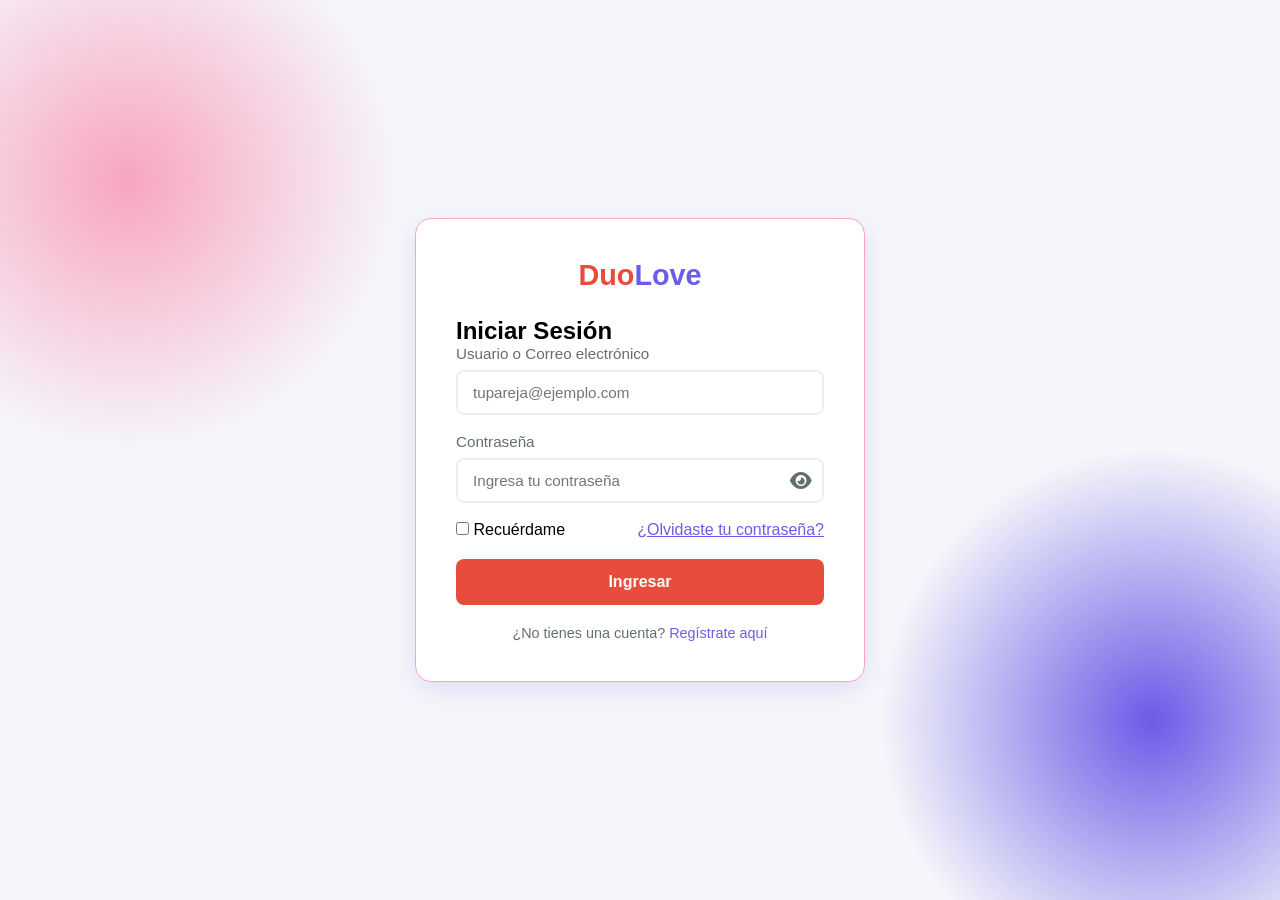
==== admin.html @ de39512e "Add files via upload" ====
<!DOCTYPE html>
<html lang="es">
<head>
    <meta charset="UTF-8">
    <meta name="viewport" content="width=device-width, initial-scale=1.0">
    <title>DuoLove - Panel Administrador</title>
    <link rel="stylesheet" href="styles.css">
    <link rel="stylesheet" href="https://cdnjs.cloudflare.com/ajax/libs/font-awesome/6.0.0-beta3/css/all.min.css">
    <style>
        .admin-container {
            max-width: 1400px;
            margin: 0 auto;
            padding: 30px;
        }
        
        .admin-badge {
            background: linear-gradient(135deg, #f093fb 0%, #f5576c 100%);
            color: white;
            padding: 5px 15px;
            border-radius: 20px;
            font-size: 0.8rem;
            display: inline-block;
            margin-left: 10px;
        }
        
        .stats-bar {
            display: grid;
            grid-template-columns: repeat(auto-fit, minmax(200px, 1fr));
            gap: 20px;
            margin-bottom: 30px;
        }
        
        .stat-card {
            background: white;
            padding: 20px;
            border-radius: 16px;
            text-align: center;
            box-shadow: 0 2px 8px rgba(0,0,0,0.1);
        }
        
        .stat-card i {
            font-size: 2rem;
            color: var(--primary);
            margin-bottom: 10px;
        }
        
        .stat-card .number {
            font-size: 2rem;
            font-weight: bold;
            color: var(--dark);
        }
        
        .stat-card .label {
            color: var(--gray);
            margin-top: 5px;
        }
        
        .users-table {
            background: white;
            border-radius: 16px;
            overflow-x: auto;
            box-shadow: 0 2px 8px rgba(0,0,0,0.1);
        }
        
        table {
            width: 100%;
            border-collapse: collapse;
        }
        
        th, td {
            padding: 15px;
            text-align: left;
            border-bottom: 1px solid #eee;
        }
        
        th {
            background: linear-gradient(135deg, var(--dark), var(--primary));
            color: white;
            font-weight: 600;
        }
        
        tr:hover {
            background-color: #f9f9f9;
        }
        
        .user-avatar {
            width: 40px;
            height: 40px;
            border-radius: 50%;
            object-fit: cover;
        }
        
        .edit-btn, .delete-btn, .save-btn, .cancel-btn, .change-password-btn {
            padding: 5px 10px;
            margin: 0 3px;
            border: none;
            border-radius: 5px;
            cursor: pointer;
            font-size: 0.85rem;
            transition: all 0.3s;
        }
        
        .edit-btn {
            background-color: var(--accent);
            color: white;
        }
        
        .edit-btn:hover {
            background-color: #5a4bd1;
        }
        
        .delete-btn {
            background-color: var(--danger);
            color: white;
        }
        
        .delete-btn:hover {
            background-color: #c0392b;
        }
        
        .save-btn {
            background-color: var(--success);
            color: white;
        }
        
        .cancel-btn {
            background-color: var(--gray);
            color: white;
        }
        
        .change-password-btn {
            background-color: var(--warning);
            color: white;
        }
        
        .change-password-btn:hover {
            background-color: #e67e22;
        }
        
        .edit-input {
            padding: 5px 8px;
            border: 2px solid var(--accent);
            border-radius: 5px;
            font-size: 0.9rem;
            width: 100%;
        }
        
        .edit-select {
            padding: 5px 8px;
            border: 2px solid var(--accent);
            border-radius: 5px;
            font-size: 0.9rem;
        }
        
        .search-bar {
            margin-bottom: 20px;
            display: flex;
            gap: 10px;
        }
        
        .search-bar input {
            flex: 1;
            padding: 12px;
            border: 2px solid #eee;
            border-radius: 8px;
            font-size: 1rem;
        }
        
        .search-bar input:focus {
            border-color: var(--accent);
            outline: none;
        }
        
        .modal {
            display: none;
            position: fixed;
            top: 0;
            left: 0;
            width: 100%;
            height: 100%;
            background: rgba(0,0,0,0.5);
            justify-content: center;
            align-items: center;
            z-index: 1000;
        }
        
        .modal-content {
            background: white;
            padding: 30px;
            border-radius: 16px;
            max-width: 400px;
            text-align: center;
        }
        
        .modal-buttons {
            display: flex;
            gap: 10px;
            margin-top: 20px;
            justify-content: center;
        }
        
        .action-buttons {
            display: flex;
            gap: 5px;
            flex-wrap: wrap;
        }
        
        .btn-danger {
            background-color: var(--danger);
        }
        
        .btn-danger:hover {
            background-color: #c0392b;
        }
        
        .batch-actions {
            margin-bottom: 20px;
            display: flex;
            gap: 10px;
            align-items: center;
            flex-wrap: wrap;
        }
        
        .select-all {
            display: flex;
            align-items: center;
            gap: 8px;
        }
        
        .badge {
            display: inline-block;
            padding: 3px 8px;
            border-radius: 12px;
            font-size: 0.75rem;
            font-weight: bold;
        }
        
        .badge-standard {
            background-color: #ff7675;
            color: white;
        }
        
        .badge-writing {
            background-color: var(--accent);
            color: white;
        }
        
        .badge-admin {
            background: linear-gradient(135deg, gold, orange);
            color: #333;
        }
        
        .admin-warning {
            background: linear-gradient(135deg, #667eea 0%, #764ba2 100%);
            color: white;
            padding: 15px;
            border-radius: 12px;
            margin-bottom: 20px;
            text-align: center;
        }
        
        .password-input-group {
            margin: 15px 0;
            text-align: left;
        }
        
        .password-input-group input {
            width: 100%;
            padding: 10px;
            border: 2px solid #eee;
            border-radius: 8px;
            margin-top: 5px;
        }
        
        @media (max-width: 768px) {
            .admin-container {
                padding: 15px;
            }
            
            th, td {
                padding: 10px;
                font-size: 0.85rem;
            }
            
            .edit-btn, .delete-btn, .change-password-btn {
                padding: 3px 6px;
                font-size: 0.7rem;
            }
        }
    </style>
</head>
<body>
    <div class="admin-container">
        <div class="navbar">
            <div class="logo" style="margin: 0;">
                <h2 style="font-size: 1.5rem;">Duo<span>Love</span></h2>
            </div>
            <div class="nav-links">
                <a href="admin.html">Admin Panel</a>
                <a href="#" id="logoutBtn">Cerrar Sesión</a>
            </div>
        </div>
        
        <div class="admin-warning">
            <i class="fas fa-shield-alt"></i> Panel de Administración - Acceso restringido a usuario "spider"
        </div>
        
        <h1 style="margin-bottom: 20px;">
            <i class="fas fa-users-cog"></i> Gestión de Usuarios
            <span class="admin-badge">Administrador</span>
        </h1>
        
        <!-- Estadísticas -->
        <div class="stats-bar">
            <div class="stat-card">
                <i class="fas fa-users"></i>
                <div class="number" id="totalUsers">0</div>
                <div class="label">Total Usuarios</div>
            </div>
            <div class="stat-card">
                <i class="fas fa-heart"></i>
                <div class="number" id="standardUsers">0</div>
                <div class="label">Relaciones Románticas</div>
            </div>
            <div class="stat-card">
                <i class="fas fa-pen-fancy"></i>
                <div class="number" id="writingUsers">0</div>
                <div class="label">Parejas de Escritura</div>
            </div>
            <div class="stat-card">
                <i class="fas fa-book-open"></i>
                <div class="number" id="totalStories">0</div>
                <div class="label">Historias Publicadas</div>
            </div>
        </div>
        
        <!-- Barra de búsqueda -->
        <div class="search-bar">
            <input type="text" id="searchInput" placeholder="🔍 Buscar por email o nombre de pareja...">
            <button id="clearSearch" class="btn btn-secondary" style="width: auto; padding: 0 20px;">Limpiar</button>
        </div>
        
        <!-- Acciones masivas -->
        <div class="batch-actions">
            <div class="select-all">
                <input type="checkbox" id="selectAllCheckbox">
                <label for="selectAllCheckbox">Seleccionar todos</label>
            </div>
            <button id="deleteSelectedBtn" class="btn btn-danger" style="width: auto; padding: 8px 16px;">
                <i class="fas fa-trash"></i> Eliminar seleccionados
            </button>
        </div>
        
        <!-- Tabla de usuarios -->
        <div class="users-table">
            <table id="usersTable">
                <thead>
                    <tr>
                        <th style="width: 30px;">
                            <input type="checkbox" id="headerSelectAll">
                        </th>
                        <th>Avatar</th>
                        <th>Usuario/Email</th>
                        <th>Nombre de Pareja</th>
                        <th>Tipo</th>
                        <th>Rol</th>
                        <th>Registro</th>
                        <th>Días</th>
                        <th>Acciones</th>
                    </tr>
                </thead>
                <tbody id="usersTableBody">
                    <tr>
                        <td colspan="9" style="text-align: center;">Cargando usuarios...</td>
                    </tr>
                </tbody>
            </table>
        </div>
    </div>
    
    <!-- Modal de confirmación de eliminación -->
    <div id="confirmModal" class="modal">
        <div class="modal-content">
            <i class="fas fa-exclamation-triangle" style="font-size: 3rem; color: var(--warning); margin-bottom: 15px;"></i>
            <h3>¿Estás seguro?</h3>
            <p id="modalMessage">Esta acción no se puede deshacer.</p>
            <div class="modal-buttons">
                <button id="modalConfirmBtn" class="btn btn-danger">Sí, eliminar</button>
                <button id="modalCancelBtn" class="btn">Cancelar</button>
            </div>
        </div>
    </div>
    
    <!-- Modal para cambiar contraseña -->
    <div id="passwordModal" class="modal">
        <div class="modal-content">
            <i class="fas fa-key" style="font-size: 3rem; color: var(--accent); margin-bottom: 15px;"></i>
            <h3>Cambiar Contraseña</h3>
            <p>Usuario: <strong id="passwordUserEmail"></strong></p>
            <div class="password-input-group">
                <label>Nueva contraseña:</label>
                <input type="password" id="newPassword" placeholder="Nueva contraseña">
            </div>
            <div class="password-input-group">
                <label>Confirmar contraseña:</label>
                <input type="password" id="confirmNewPassword" placeholder="Confirmar contraseña">
            </div>
            <div id="passwordErrorMsg" class="error-message"></div>
            <div class="modal-buttons">
                <button id="savePasswordBtn" class="btn btn-success">Guardar</button>
                <button id="cancelPasswordBtn" class="btn">Cancelar</button>
            </div>
        </div>
    </div>

    <script>
        let pendingDeleteId = null;
        let pendingBatchDelete = false;
        let pendingPasswordChangeEmail = null;
        
        // Función para hashear contraseña
        function hashPassword(password) {
            let hash = btoa(password + "duolove_salt");
            return hash.split('').reverse().join('');
        }
        
        // Verificar que solo spider pueda acceder
        function checkAdminAccess() {
            const currentUser = JSON.parse(sessionStorage.getItem('currentUser'));
            if (!currentUser || (currentUser.username !== "spider" && !currentUser.isAdmin)) {
                window.location.href = 'login.html';
                return false;
            }
            return true;
        }
        
        function getDaysActive(joinDate) {
            const join = new Date(joinDate);
            const today = new Date();
            const diffTime = Math.abs(today - join);
            return Math.ceil(diffTime / (1000 * 60 * 60 * 24));
        }
        
        function formatDate(dateString) {
            const date = new Date(dateString);
            return date.toLocaleDateString('es-ES', {
                year: 'numeric',
                month: 'short',
                day: 'numeric'
            });
        }
        
        function updateStats(users) {
            document.getElementById('totalUsers').textContent = users.length;
            const standardCount = users.filter(u => u.relationshipType === 'standard').length;
            const writingCount = users.filter(u => u.relationshipType === 'writing').length;
            document.getElementById('standardUsers').textContent = standardCount;
            document.getElementById('writingUsers').textContent = writingCount;
            
            const stories = JSON.parse(localStorage.getItem('stories')) || [];
            document.getElementById('totalStories').textContent = stories.length;
        }
        
        function renderUsers(usersToShow) {
            const tbody = document.getElementById('usersTableBody');
            
            if (usersToShow.length === 0) {
                tbody.innerHTML = '<tr><td colspan="9" style="text-align: center;">No se encontraron usuarios</td></tr>';
                return;
            }
            
            tbody.innerHTML = usersToShow.map(user => {
                const isAdminUser = user.username === "spider" || user.isAdmin;
                const displayName = user.username ? `${user.username} (${user.email})` : user.email;
                
                return `
                    <tr data-user-id="${user.email}" data-user-email="${user.email}">
                        <td>
                            <input type="checkbox" class="user-checkbox" value="${user.email}" ${isAdminUser ? 'disabled' : ''}>
                        </td>
                        <td>
                            <img src="${user.avatar || 'https://via.placeholder.com/40'}" class="user-avatar" alt="Avatar">
                        </td>
                        <td class="user-email">${displayName}</td>
                        <td>
                            <span class="user-couple-name-display">${user.coupleName}</span>
                            <input type="text" class="edit-input edit-couple-name" style="display: none;" value="${user.coupleName}">
                        </td>
                        <td>
                            <span class="user-relationship-display">
                                <span class="badge ${user.relationshipType === 'standard' ? 'badge-standard' : 'badge-writing'}">
                                    ${user.relationshipType === 'standard' ? '❤️ Relación' : '✍️ Escritura'}
                                </span>
                            </span>
                            <select class="edit-select edit-relationship" style="display: none;">
                                <option value="standard" ${user.relationshipType === 'standard' ? 'selected' : ''}>❤️ Relación romántica</option>
                                <option value="writing" ${user.relationshipType === 'writing' ? 'selected' : ''}>✍️ Pareja de escritura</option>
                            </select>
                        </td>
                        <td>
                            ${isAdminUser ? '<span class="badge badge-admin">👑 Administrador</span>' : '<span class="badge badge-standard">👤 Usuario</span>'}
                        </td>
                        <td>${formatDate(user.joinDate)}</td>
                        <td>${getDaysActive(user.joinDate)} días</td>
                        <td class="action-buttons">
                            <button class="edit-btn" onclick="editUser('${user.email}')">
                                <i class="fas fa-edit"></i> Editar
                            </button>
                            <button class="save-btn" onclick="saveUser('${user.email}')" style="display: none;">
                                <i class="fas fa-save"></i> Guardar
                            </button>
                            <button class="cancel-btn" onclick="cancelEdit('${user.email}')" style="display: none;">
                                <i class="fas fa-times"></i> Cancelar
                            </button>
                            <button class="change-password-btn" onclick="showChangePasswordModal('${user.email}')">
                                <i class="fas fa-key"></i> Cambiar contraseña
                            </button>
                            ${!isAdminUser ? `
                                <button class="delete-btn" onclick="confirmDeleteUser('${user.email}')">
                                    <i class="fas fa-trash"></i> Eliminar
                                </button>
                            ` : ''}
                        </td>
                    </tr>
                `;
            }).join('');
            
            // Actualizar checkboxes
            const allCheckboxes = document.querySelectorAll('.user-checkbox:not([disabled])');
            const headerSelectAll = document.getElementById('headerSelectAll');
            const selectAllCheckbox = document.getElementById('selectAllCheckbox');
            
            function updateSelectAll() {
                const allChecked = document.querySelectorAll('.user-checkbox:not([disabled]):checked').length === allCheckboxes.length;
                if (headerSelectAll) headerSelectAll.checked = allChecked;
                if (selectAllCheckbox) selectAllCheckbox.checked = allChecked;
            }
            
            allCheckboxes.forEach(cb => {
                cb.addEventListener('change', updateSelectAll);
            });
            
            if (headerSelectAll) {
                headerSelectAll.addEventListener('change', function() {
                    document.querySelectorAll('.user-checkbox:not([disabled])').forEach(cb => cb.checked = this.checked);
                    if (selectAllCheckbox) selectAllCheckbox.checked = this.checked;
                });
            }
            
            if (selectAllCheckbox) {
                selectAllCheckbox.addEventListener('change', function() {
                    document.querySelectorAll('.user-checkbox:not([disabled])').forEach(cb => cb.checked = this.checked);
                    if (headerSelectAll) headerSelectAll.checked = this.checked;
                });
            }
        }
        
        // Mostrar modal para cambiar contraseña
        window.showChangePasswordModal = function(email) {
            pendingPasswordChangeEmail = email;
            document.getElementById('passwordUserEmail').textContent = email;
            document.getElementById('newPassword').value = '';
            document.getElementById('confirmNewPassword').value = '';
            document.getElementById('passwordErrorMsg').style.display = 'none';
            document.getElementById('passwordModal').style.display = 'flex';
        };
        
        // Guardar nueva contraseña
        function saveNewPassword() {
            const newPassword = document.getElementById('newPassword').value;
            const confirmPassword = document.getElementById('confirmNewPassword').value;
            const errorMsg = document.getElementById('passwordErrorMsg');
            
            if (!newPassword || newPassword.length < 6) {
                errorMsg.textContent = 'La contraseña debe tener al menos 6 caracteres';
                errorMsg.style.display = 'block';
                return;
            }
            
            if (newPassword !== confirmPassword) {
                errorMsg.textContent = 'Las contraseñas no coinciden';
                errorMsg.style.display = 'block';
                return;
            }
            
            const registeredUsers = JSON.parse(localStorage.getItem('registeredUsers')) || [];
            const userIndex = registeredUsers.findIndex(u => u.email === pendingPasswordChangeEmail);
            
            if (userIndex !== -1) {
                registeredUsers[userIndex].passwordHash = hashPassword(newPassword);
                localStorage.setItem('registeredUsers', JSON.stringify(registeredUsers));
                
                // Si es el usuario actual, actualizar sesión
                const currentUser = JSON.parse(sessionStorage.getItem('currentUser'));
                if (currentUser && currentUser.email === pendingPasswordChangeEmail) {
                    currentUser.passwordHash = hashPassword(newPassword);
                    sessionStorage.setItem('currentUser', JSON.stringify(currentUser));
                }
                
                showToast('Contraseña actualizada correctamente', 'success');
                document.getElementById('passwordModal').style.display = 'none';
            }
        }
        
        window.editUser = function(email) {
            const row = document.querySelector(`tr[data-user-email="${email}"]`);
            if (!row) return;
            
            const displayCoupleName = row.querySelector('.user-couple-name-display');
            const editCoupleName = row.querySelector('.edit-couple-name');
            const displayRelationship = row.querySelector('.user-relationship-display');
            const editRelationship = row.querySelector('.edit-relationship');
            const editBtn = row.querySelector('.edit-btn');
            const saveBtn = row.querySelector('.save-btn');
            const cancelBtn = row.querySelector('.cancel-btn');
            const deleteBtn = row.querySelector('.delete-btn');
            const changePasswordBtn = row.querySelector('.change-password-btn');
            
            displayCoupleName.style.display = 'none';
            editCoupleName.style.display = 'inline-block';
            displayRelationship.style.display = 'none';
            editRelationship.style.display = 'inline-block';
            editBtn.style.display = 'none';
            saveBtn.style.display = 'inline-block';
            cancelBtn.style.display = 'inline-block';
            if (deleteBtn) deleteBtn.style.display = 'none';
            if (changePasswordBtn) changePasswordBtn.style.display = 'none';
        };
        
        window.saveUser = function(email) {
            const row = document.querySelector(`tr[data-user-email="${email}"]`);
            if (!row) return;
            
            const newCoupleName = row.querySelector('.edit-couple-name').value;
            const newRelationshipType = row.querySelector('.edit-relationship').value;
            
            const registeredUsers = JSON.parse(localStorage.getItem('registeredUsers')) || [];
            const userIndex = registeredUsers.findIndex(u => u.email === email);
            
            if (userIndex !== -1) {
                registeredUsers[userIndex].coupleName = newCoupleName;
                registeredUsers[userIndex].relationshipType = newRelationshipType;
                localStorage.setItem('registeredUsers', JSON.stringify(registeredUsers));
                
                const stories = JSON.parse(localStorage.getItem('stories')) || [];
                stories.forEach(story => {
                    if (story.email === email) {
                        story.coupleName = newCoupleName;
                    }
                });
                localStorage.setItem('stories', JSON.stringify(stories));
                
                // Actualizar sesión actual si es el mismo usuario
                const currentUser = JSON.parse(sessionStorage.getItem('currentUser'));
                if (currentUser && currentUser.email === email) {
                    currentUser.coupleName = newCoupleName;
                    currentUser.relationshipType = newRelationshipType;
                    sessionStorage.setItem('currentUser', JSON.stringify(currentUser));
                }
                
                loadAndRenderUsers();
                showToast('Usuario actualizado correctamente', 'success');
            }
        };
        
        window.cancelEdit = function(email) {
            loadAndRenderUsers();
        };
        
        window.confirmDeleteUser = function(email) {
            pendingDeleteId = email;
            document.getElementById('modalMessage').textContent = `¿Estás seguro de que deseas eliminar al usuario? Se eliminarán también todas sus historias.`;
            document.getElementById('confirmModal').style.display = 'flex';
        };
        
        function deleteUser(email) {
            let registeredUsers = JSON.parse(localStorage.getItem('registeredUsers')) || [];
            registeredUsers = registeredUsers.filter(u => u.email !== email);
            localStorage.setItem('registeredUsers', JSON.stringify(registeredUsers));
            
            let stories = JSON.parse(localStorage.getItem('stories')) || [];
            stories = stories.filter(s => s.email !== email);
            localStorage.setItem('stories', JSON.stringify(stories));
            
            loadAndRenderUsers();
            showToast('Usuario eliminado correctamente', 'success');
        }
        
        function deleteSelectedUsers() {
            const selectedCheckboxes = document.querySelectorAll('.user-checkbox:checked');
            const selectedEmails = Array.from(selectedCheckboxes).map(cb => cb.value);
            
            if (selectedEmails.length === 0) {
                showToast('No hay usuarios seleccionados', 'warning');
                return;
            }
            
            pendingBatchDelete = true;
            document.getElementById('modalMessage').textContent = `¿Estás seguro de que deseas eliminar ${selectedEmails.length} usuario(s)?`;
            document.getElementById('confirmModal').style.display = 'flex';
            window.pendingBatchDeleteEmails = selectedEmails;
        }
        
        function executeBatchDelete() {
            const emailsToDelete = window.pendingBatchDeleteEmails;
            if (!emailsToDelete || emailsToDelete.length === 0) return;
            
            let registeredUsers = JSON.parse(localStorage.getItem('registeredUsers')) || [];
            registeredUsers = registeredUsers.filter(u => !emailsToDelete.includes(u.email));
            localStorage.setItem('registeredUsers', JSON.stringify(registeredUsers));
            
            let stories = JSON.parse(localStorage.getItem('stories')) || [];
            stories = stories.filter(s => !emailsToDelete.includes(s.email));
            localStorage.setItem('stories', JSON.stringify(stories));
            
            loadAndRenderUsers();
            showToast(`${emailsToDelete.length} usuario(s) eliminado(s)`, 'success');
            window.pendingBatchDeleteEmails = [];
        }
        
        function showToast(message, type = 'success') {
            const toast = document.createElement('div');
            toast.textContent = message;
            toast.style.cssText = `
                position: fixed;
                bottom: 20px;
                right: 20px;
                background: ${type === 'success' ? 'var(--success)' : 'var(--warning)'};
                color: white;
                padding: 12px 24px;
                border-radius: 8px;
                z-index: 1000;
                animation: slideIn 0.3s ease;
            `;
            document.body.appendChild(toast);
            setTimeout(() => toast.remove(), 3000);
        }
        
        function loadAndRenderUsers() {
            let registeredUsers = JSON.parse(localStorage.getItem('registeredUsers')) || [];
            const searchTerm = document.getElementById('searchInput')?.value.toLowerCase() || '';
            
            if (searchTerm) {
                registeredUsers = registeredUsers.filter(user => 
                    user.email.toLowerCase().includes(searchTerm) || 
                    (user.coupleName && user.coupleName.toLowerCase().includes(searchTerm))
                );
            }
            
            updateStats(JSON.parse(localStorage.getItem('registeredUsers')) || []);
            renderUsers(registeredUsers);
        }
        
        document.addEventListener('DOMContentLoaded', function() {
            if (!checkAdminAccess()) return;
            
            loadAndRenderUsers();
            
            document.getElementById('searchInput').addEventListener('input', loadAndRenderUsers);
            document.getElementById('clearSearch').addEventListener('click', function() {
                document.getElementById('searchInput').value = '';
                loadAndRenderUsers();
            });
            
            document.getElementById('deleteSelectedBtn').addEventListener('click', deleteSelectedUsers);
            
            // Modales de eliminación
            const confirmModal = document.getElementById('confirmModal');
            const confirmBtn = document.getElementById('modalConfirmBtn');
            const cancelBtn = document.getElementById('modalCancelBtn');
            
            confirmBtn.addEventListener('click', function() {
                if (pendingBatchDelete) {
                    executeBatchDelete();
                    pendingBatchDelete = false;
                } else if (pendingDeleteId) {
                    deleteUser(pendingDeleteId);
                    pendingDeleteId = null;
                }
                confirmModal.style.display = 'none';
            });
            
            cancelBtn.addEventListener('click', function() {
                confirmModal.style.display = 'none';
                pendingDeleteId = null;
                pendingBatchDelete = false;
            });
            
            // Modal de contraseña
            const passwordModal = document.getElementById('passwordModal');
            const savePasswordBtn = document.getElementById('savePasswordBtn');
            const cancelPasswordBtn = document.getElementById('cancelPasswordBtn');
            
            savePasswordBtn.addEventListener('click', saveNewPassword);
            cancelPasswordBtn.addEventListener('click', function() {
                passwordModal.style.display = 'none';
                pendingPasswordChangeEmail = null;
            });
            
            // Cerrar modal si se clickea fuera
            window.addEventListener('click', function(e) {
                if (e.target === confirmModal) {
                    confirmModal.style.display = 'none';
                    pendingDeleteId = null;
                    pendingBatchDelete = false;
                }
                if (e.target === passwordModal) {
                    passwordModal.style.display = 'none';
                    pendingPasswordChangeEmail = null;
                }
            });
            
            document.getElementById('logoutBtn').addEventListener('click', function(e) {
                e.preventDefault();
                sessionStorage.removeItem('currentUser');
                window.location.href = 'login.html';
            });
        });
    </script>
</body>
</html>
---- styles.css ----
:root {
    --primary: #E74C3C;
    --secondary: #F8A5C2;
    --accent: #6C5CE7;
    --light: #F5F6FA;
    --dark: #B33771;
    --text: #2d3436;
    --gray: #636E72;
    --success: #27ae60;
    --warning: #f39c12;
    --danger: #e74c3c;
}

* {
    margin: 0;
    padding: 0;
    box-sizing: border-box;
    font-family: 'Segoe UI', Tahoma, Geneva, Verdana, sans-serif;
}

body {
    background-color: var(--light);
    display: flex;
    justify-content: center;
    align-items: center;
    min-height: 100vh;
    padding: 20px;
    background-image: radial-gradient(circle at 10% 20%, var(--secondary) 0%, transparent 20%),
                      radial-gradient(circle at 90% 80%, var(--accent) 0%, transparent 20%);
}

/* Contenedores */
.container {
    display: flex;
    max-width: 1000px;
    width: 100%;
    border-radius: 20px;
    overflow: hidden;
    box-shadow: 0 15px 30px rgba(0, 0, 0, 0.1);
    flex-direction: column;
}

.login-container {
    background-color: white;
    padding: 40px;
    border-radius: 16px;
    box-shadow: 0 8px 24px rgba(107, 92, 231, 0.15);
    width: 100%;
    max-width: 450px;
    border: 1px solid var(--secondary);
}

.profile-container, .stories-container {
    max-width: 1200px;
    margin: 0 auto;
    padding: 30px;
    width: 100%;
}

/* Secciones */
.welcome-section {
    background: linear-gradient(135deg, var(--dark), var(--primary));
    color: white;
    padding: 40px 30px;
    display: flex;
    flex-direction: column;
    justify-content: center;
    text-align: center;
}

.form-section {
    background-color: white;
    padding: 30px;
}

/* Logo */
.logo {
    text-align: center;
    margin-bottom: 25px;
    cursor: pointer;
}

.logo h2 {
    font-size: 1.8rem;
    color: var(--primary);
    font-weight: 800;
}

.logo span {
    color: var(--accent);
}

/* Formularios */
.form-group {
    margin-bottom: 18px;
    position: relative;
}

.form-group label {
    display: block;
    margin-bottom: 8px;
    color: var(--gray);
    font-weight: 500;
    font-size: 0.95rem;
}

.form-group input {
    width: 100%;
    padding: 12px 15px;
    border: 2px solid #eee;
    border-radius: 8px;
    font-size: 0.95rem;
    transition: all 0.3s;
}

.form-group input:focus {
    border-color: var(--accent);
    outline: none;
    box-shadow: 0 0 0 3px rgba(108, 92, 231, 0.2);
}

.password-wrapper {
    position: relative;
}

.password-toggle {
    position: absolute;
    right: 12px;
    top: 50%;
    transform: translateY(-50%);
    cursor: pointer;
    color: var(--gray);
    font-size: 1.2rem;
}

/* Medidor de contraseña */
.password-strength {
    margin-top: 8px;
    height: 4px;
    border-radius: 2px;
    background-color: #eee;
    overflow: hidden;
}

.strength-bar {
    height: 100%;
    width: 0%;
    transition: all 0.3s;
}

.strength-text {
    font-size: 0.75rem;
    margin-top: 4px;
    color: var(--gray);
}

.strength-weak { background-color: var(--danger); width: 33%; }
.strength-medium { background-color: var(--warning); width: 66%; }
.strength-strong { background-color: var(--success); width: 100%; }

/* Tipo de pareja */
.couple-type {
    display: flex;
    gap: 10px;
    margin-bottom: 20px;
    flex-direction: column;
}

.couple-option {
    flex: 1;
    text-align: center;
}

.couple-option input {
    display: none;
}

.couple-option label {
    display: flex;
    align-items: center;
    justify-content: center;
    padding: 12px;
    border: 2px solid #eee;
    border-radius: 8px;
    cursor: pointer;
    transition: all 0.3s;
    gap: 8px;
}

.couple-option input:checked + label {
    border-color: var(--accent);
    background-color: rgba(108, 92, 231, 0.1);
}

/* Términos */
.terms {
    display: flex;
    align-items: flex-start;
    margin: 20px 0;
}

.terms input {
    margin-right: 10px;
    margin-top: 3px;
}

.terms label {
    color: var(--gray);
    font-size: 0.85rem;
    line-height: 1.4;
    text-align: left;
}

.terms a {
    color: var(--accent);
    text-decoration: none;
}

/* Botones */
.btn {
    width: 100%;
    padding: 14px;
    background-color: var(--primary);
    color: white;
    border: none;
    border-radius: 8px;
    font-size: 1rem;
    font-weight: 600;
    cursor: pointer;
    transition: all 0.3s;
}

.btn:hover {
    background-color: var(--dark);
    transform: translateY(-2px);
}

.btn-secondary {
    background-color: var(--accent);
}

.btn-secondary:hover {
    background-color: var(--dark);
}

/* Mensajes */
.error-message {
    color: var(--danger);
    font-size: 0.8rem;
    margin-top: 5px;
    display: none;
}

.success-message {
    color: var(--success);
    font-size: 0.9rem;
    margin-top: 10px;
    text-align: center;
    display: none;
}

/* Features */
.features {
    list-style: none;
    text-align: left;
    padding: 0 15px;
}

.features li {
    margin-bottom: 12px;
    display: flex;
    align-items: center;
    font-size: 0.9rem;
}

.features li::before {
    content: "❤";
    margin-right: 10px;
    color: var(--secondary);
}

/* Enlaces */
.login-link {
    text-align: center;
    margin-top: 20px;
    color: var(--gray);
    font-size: 0.9rem;
}

.login-link a {
    color: var(--accent);
    text-decoration: none;
    font-weight: 500;
}

/* Perfil */
.profile-header {
    background: linear-gradient(135deg, var(--dark), var(--primary));
    color: white;
    padding: 30px;
    border-radius: 16px;
    text-align: center;
    margin-bottom: 30px;
}

.profile-info {
    background-color: white;
    border-radius: 16px;
    padding: 30px;
    box-shadow: 0 4px 12px rgba(0,0,0,0.1);
}

.info-item {
    margin-bottom: 20px;
    padding: 10px;
    border-bottom: 1px solid #eee;
}

.info-label {
    font-weight: bold;
    color: var(--gray);
    display: inline-block;
    min-width: 150px;
}

/* Avatar */
.avatar-section {
    text-align: center;
    margin-bottom: 30px;
}

.avatar-preview {
    width: 120px;
    height: 120px;
    border-radius: 50%;
    object-fit: cover;
    border: 3px solid var(--primary);
    margin-bottom: 15px;
}

.avatar-input {
    display: none;
}

.avatar-btn {
    background-color: var(--accent);
    color: white;
    padding: 8px 16px;
    border-radius: 8px;
    cursor: pointer;
    display: inline-block;
    font-size: 0.9rem;
}

/* Edit mode */
.edit-mode .info-value {
    display: none;
}

.edit-mode .edit-input {
    display: inline-block;
}

.edit-input {
    display: none;
    padding: 5px 10px;
    border: 1px solid var(--accent);
    border-radius: 4px;
    font-size: 1rem;
}

/* Stories */
.stories-grid {
    display: grid;
    grid-template-columns: 1fr 300px;
    gap: 30px;
}

.feed {
    display: flex;
    flex-direction: column;
    gap: 20px;
}

.story-card {
    background: white;
    border-radius: 16px;
    padding: 20px;
    box-shadow: 0 2px 8px rgba(0,0,0,0.1);
}

.story-header {
    display: flex;
    align-items: center;
    gap: 15px;
    margin-bottom: 15px;
}

.story-avatar {
    width: 50px;
    height: 50px;
    border-radius: 50%;
    object-fit: cover;
}

.story-meta h3 {
    color: var(--primary);
    margin-bottom: 5px;
}

.story-date {
    font-size: 0.8rem;
    color: var(--gray);
}

.story-content {
    margin-bottom: 15px;
    line-height: 1.6;
}

.like-btn {
    background: none;
    border: none;
    cursor: pointer;
    font-size: 1.2rem;
    color: var(--gray);
    transition: all 0.3s;
    display: flex;
    align-items: center;
    gap: 5px;
}

.like-btn:hover {
    color: var(--primary);
    transform: scale(1.1);
}

.like-btn.liked {
    color: var(--primary);
}

/* Sidebar */
.sidebar {
    display: flex;
    flex-direction: column;
    gap: 20px;
}

.challenge-card, .publish-card {
    background: white;
    border-radius: 16px;
    padding: 20px;
    box-shadow: 0 2px 8px rgba(0,0,0,0.1);
}

.challenge-card h3, .publish-card h3 {
    color: var(--primary);
    margin-bottom: 15px;
}

.challenge-text {
    font-size: 1.1rem;
    line-height: 1.5;
    margin: 15px 0;
    padding: 15px;
    background: var(--light);
    border-radius: 8px;
    font-style: italic;
}

textarea {
    width: 100%;
    padding: 12px;
    border: 2px solid #eee;
    border-radius: 8px;
    font-size: 0.95rem;
    resize: vertical;
    margin-bottom: 10px;
}

/* Navbar */
.navbar {
    background: white;
    padding: 15px 30px;
    border-radius: 16px;
    margin-bottom: 30px;
    display: flex;
    justify-content: space-between;
    align-items: center;
    box-shadow: 0 2px 8px rgba(0,0,0,0.1);
}

.nav-links {
    display: flex;
    gap: 20px;
}

.nav-links a {
    color: var(--gray);
    text-decoration: none;
    transition: color 0.3s;
}

.nav-links a:hover {
    color: var(--primary);
}

/* Media Queries */
@media (min-width: 768px) {
    .container {
        flex-direction: row;
    }
    
    .welcome-section {
        padding: 50px;
        text-align: left;
    }
    
    .welcome-section h1 {
        font-size: 2.5rem;
    }
    
    .couple-type {
        flex-direction: row;
        gap: 15px;
    }
    
    .couple-option label {
        flex-direction: column;
        padding: 15px;
    }
    
    .stories-grid {
        grid-template-columns: 1fr 300px;
    }
}

@media (max-width: 768px) {
    .stories-grid {
        grid-template-columns: 1fr;
    }
}
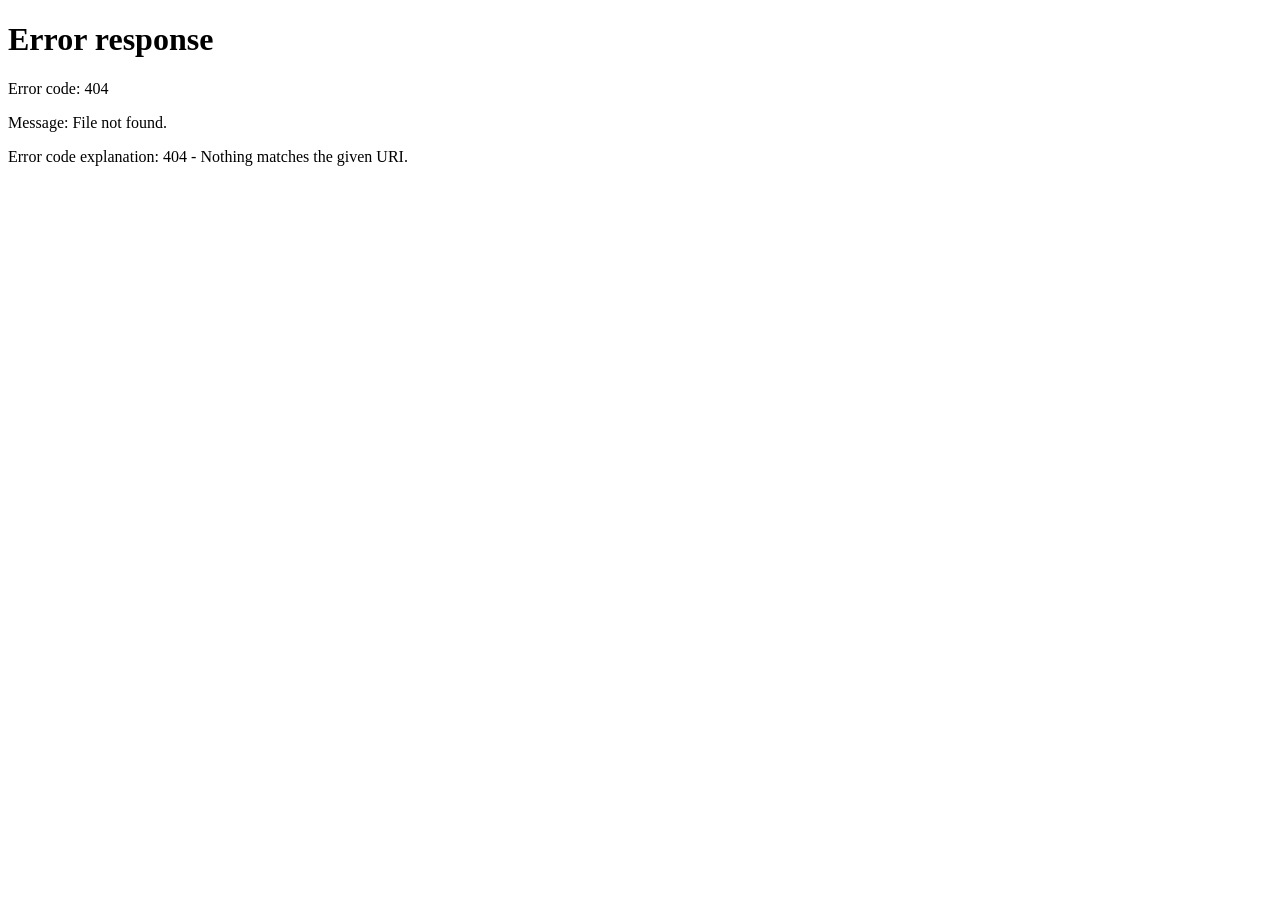
==== commit 613b3697: "Update admin.html" ====
--- a/admin.html
+++ b/admin.html
@@ -428,7 +428,7 @@
         function checkAdminAccess() {
             const currentUser = JSON.parse(sessionStorage.getItem('currentUser'));
             if (!currentUser || (currentUser.username !== "spider" && !currentUser.isAdmin)) {
-                window.location.href = 'login.html';
+                window.location.href = 'index.html';
                 return false;
             }
             return true;
@@ -818,4 +818,4 @@
         });
     </script>
 </body>
-</html>+</html>
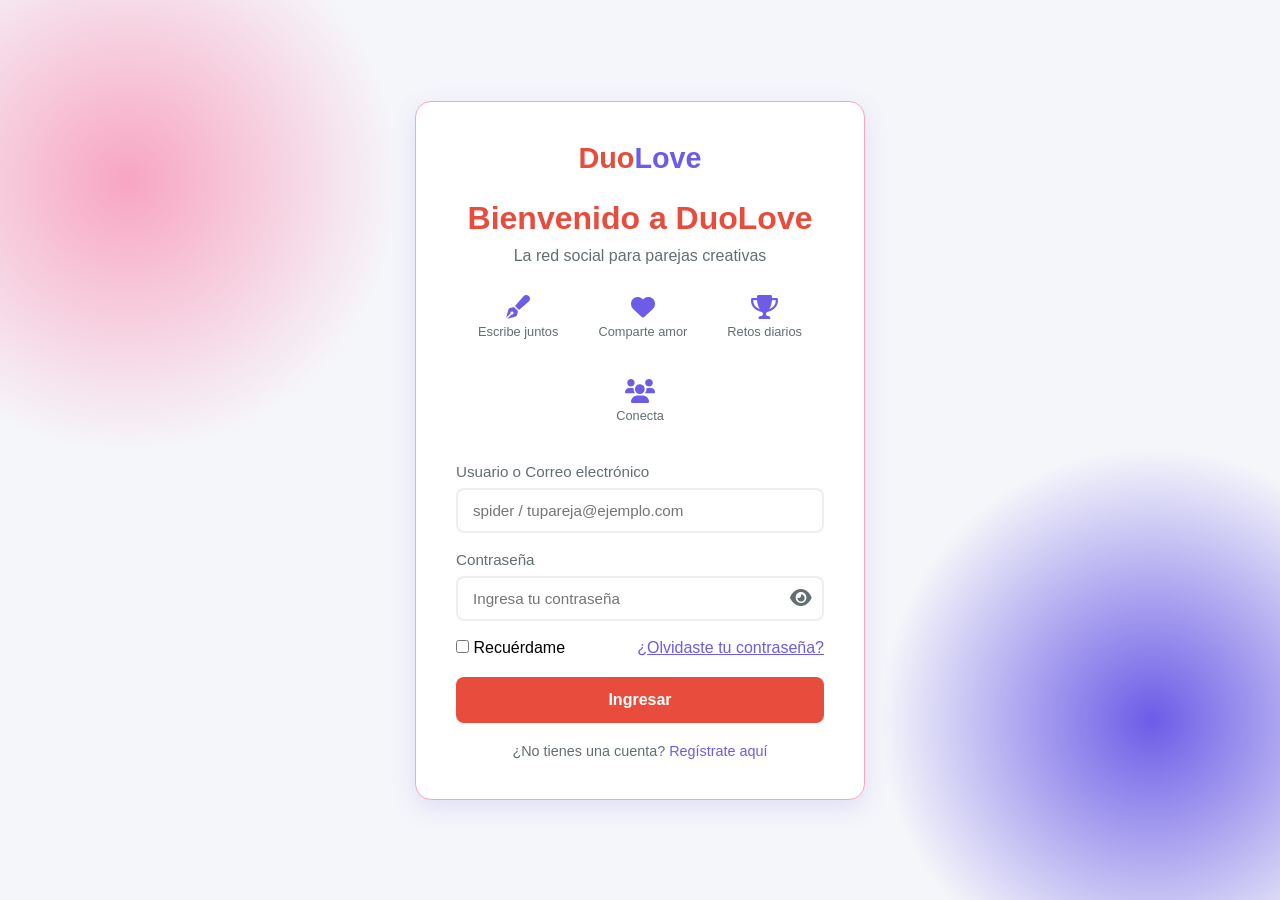
==== commit e26b1789: "Add files via upload" ====
--- a/admin.html
+++ b/admin.html
@@ -813,9 +813,9 @@
             document.getElementById('logoutBtn').addEventListener('click', function(e) {
                 e.preventDefault();
                 sessionStorage.removeItem('currentUser');
-                window.location.href = 'login.html';
+                window.location.href = 'index.html';
             });
         });
     </script>
 </body>
-</html>
+</html>
